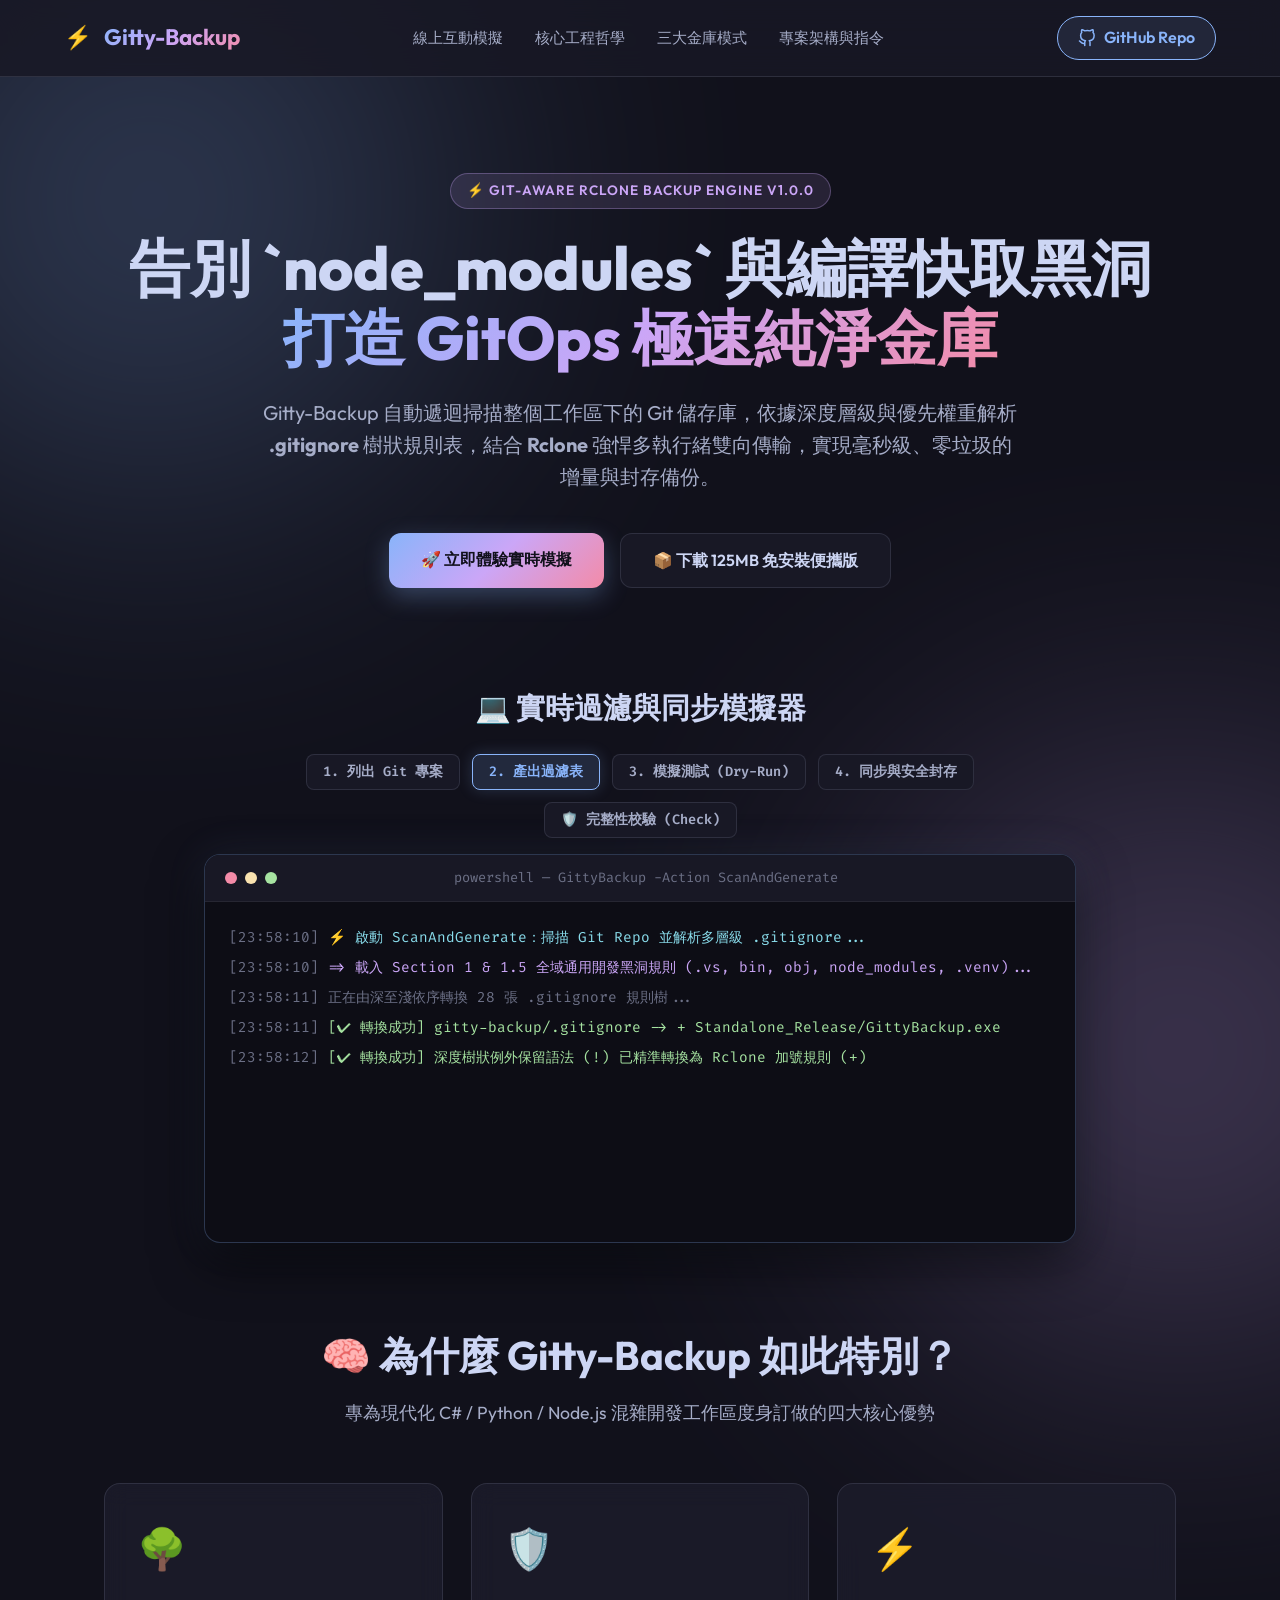
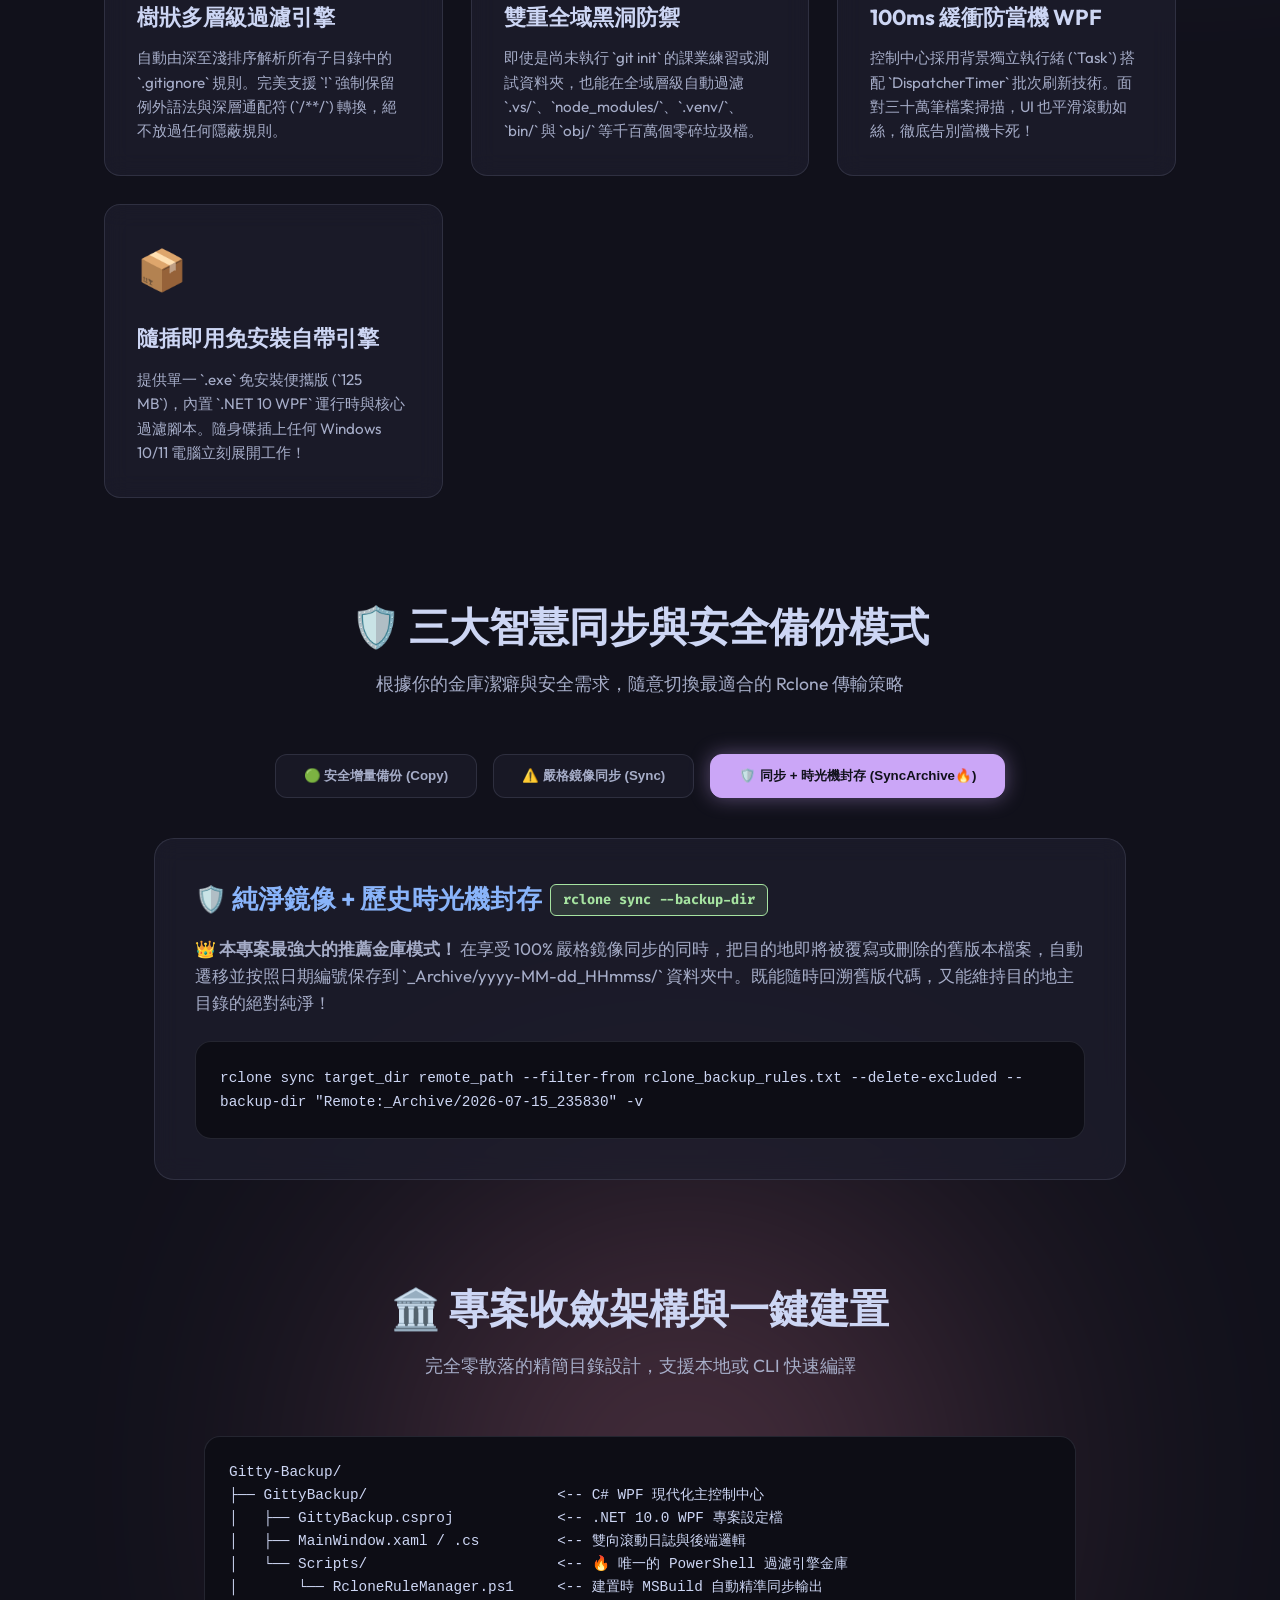
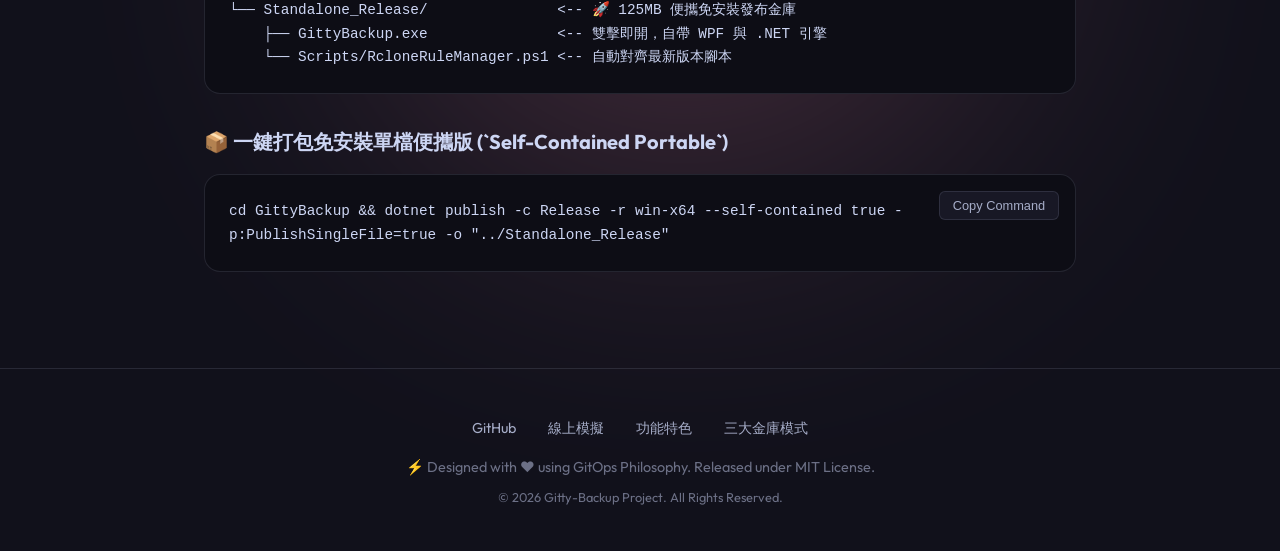
==== index.html @ f1a09ac5 "Feat: 建立絕美 Cyber-Dark Glassmorphism 互動式 GitHub Pages 官方展示網站 (包含實時過濾模擬器與模式切換)" ====
<!DOCTYPE html>
<html lang="zh-TW">
<head>
  <meta charset="UTF-8">
  <meta name="viewport" content="width=device-width, initial-scale=1.0">
  <title>⚡ Gitty-Backup —— 智能 Git 過濾與 Rclone 備份助理</title>
  <meta name="description" content="結合 GitOps 哲學與 .gitignore 樹狀過濾的極速，打造零垃圾、零漏網的 Rclone 增量備份金庫">
  <!-- Google Fonts -->
  <link rel="preconnect" href="https://fonts.googleapis.com">
  <link rel="preconnect" href="https://fonts.gstatic.com" crossorigin>
  <link href="https://fonts.googleapis.com/css2?family=Fira+Code:wght@400;500;600&family=Outfit:wght@400;500;600;700;800&family=Inter:wght@400;500;600&display=swap" rel="stylesheet">
  <!-- Custom CSS -->
  <link rel="stylesheet" href="style.css">
</head>
<body>

  <!-- Ambient Glows -->
  <div class="bg-glow glow-top-left"></div>
  <div class="bg-glow glow-top-right"></div>
  <div class="bg-glow glow-bottom"></div>

  <!-- Navigation Bar -->
  <nav class="navbar">
    <a href="#" class="nav-brand">
      ⚡ <span>Gitty-Backup</span>
    </a>
    <ul class="nav-links">
      <li><a href="#demo">線上互動模擬</a></li>
      <li><a href="#features">核心工程哲學</a></li>
      <li><a href="#modes">三大金庫模式</a></li>
      <li><a href="#architecture">專案架構與指令</a></li>
    </ul>
    <a href="https://github.com/achawang" target="_blank" class="btn-github">
      <svg width="18" height="18" viewBox="0 0 24 24" fill="none" stroke="currentColor" stroke-width="2" stroke-linecap="round" stroke-linejoin="round"><path d="M9 19c-5 1.5-5-2.5-7-3m14 6v-3.87a3.37 3.37 0 0 0-.94-2.61c3.14-.35 6.44-1.54 6.44-7A5.44 5.44 0 0 0 20 4.77 5.07 5.07 0 0 0 19.91 1S18.73.65 16 2.48a13.38 13.38 0 0 0-7 0C6.27.65 5.09 1 5.09 1A5.07 5.07 0 0 0 5 4.77a5.44 5.44 0 0 0-1.5 3.78c0 5.42 3.3 6.61 6.44 7A3.37 3.37 0 0 0 9 18.13V22"></path></svg>
      GitHub Repo
    </a>
  </nav>

  <!-- Hero Section -->
  <header class="hero">
    <div class="hero-badge">⚡ Git-Aware Rclone Backup Engine v1.0.0</div>
    <h1>
      告別 `node_modules` 與編譯快取黑洞<br>
      <span class="gradient-text">打造 GitOps 極速純淨金庫</span>
    </h1>
    <p>
      Gitty-Backup 自動遞迴掃描整個工作區下的 Git 儲存庫，依據深度層級與優先權重解析 <b>.gitignore</b> 樹狀規則表，結合 <b>Rclone</b> 強悍多執行緒雙向傳輸，實現毫秒級、零垃圾的增量與封存備份。
    </p>
    <div class="hero-actions">
      <a href="#demo" class="btn-primary">🚀 立即體驗實時模擬</a>
      <a href="#architecture" class="btn-secondary">📦 下載 125MB 免安裝便攜版</a>
    </div>
  </header>

  <!-- Interactive Terminal Section -->
  <section id="demo" class="terminal-section">
    <h2 class="terminal-header-title">💻 實時過濾與同步模擬器</h2>
    <div class="terminal-controls">
      <button class="term-btn" data-action="ListRepos">1. 列出 Git 專案</button>
      <button class="term-btn active" data-action="ScanAndGenerate">2. 產出過濾表</button>
      <button class="term-btn" data-action="DryRun">3. 模擬測試 (Dry-Run)</button>
      <button class="term-btn" data-action="SyncArchive">4. 同步與安全封存</button>
      <button class="term-btn" data-action="Check">🛡️ 完整性校驗 (Check)</button>
    </div>
    <div class="terminal-window">
      <div class="terminal-topbar">
        <div class="terminal-dots">
          <div class="dot dot-red"></div>
          <div class="dot dot-yellow"></div>
          <div class="dot dot-green"></div>
        </div>
        <div class="terminal-title">powershell — GittyBackup -Action <span id="termActionDisplay">ScanAndGenerate</span></div>
        <div style="width: 40px;"></div>
      </div>
      <div id="terminalBody" class="terminal-body">
        <!-- JS injected interactive logs -->
      </div>
    </div>
  </section>

  <!-- Features Grid -->
  <section id="features" class="features-section">
    <div class="section-header">
      <h2>🧠 為什麼 Gitty-Backup 如此特別？</h2>
      <p>專為現代化 C# / Python / Node.js 混雜開發工作區度身訂做的四大核心優勢</p>
    </div>
    <div class="features-grid">
      <div class="feature-card">
        <div class="feature-icon">🌳</div>
        <h3>樹狀多層級過濾引擎</h3>
        <p>自動由深至淺排序解析所有子目錄中的 `.gitignore` 規則。完美支援 `!` 強制保留例外語法與深層通配符 (`/**/`) 轉換，絕不放過任何隱蔽規則。</p>
      </div>
      <div class="feature-card">
        <div class="feature-icon">🛡️</div>
        <h3>雙重全域黑洞防禦</h3>
        <p>即使是尚未執行 `git init` 的課業練習或測試資料夾，也能在全域層級自動過濾 `.vs/`、`node_modules/`、`.venv/`、`bin/` 與 `obj/` 等千百萬個零碎垃圾檔。</p>
      </div>
      <div class="feature-card">
        <div class="feature-icon">⚡</div>
        <h3>100ms 緩衝防當機 WPF</h3>
        <p>控制中心採用背景獨立執行緒 (`Task`) 搭配 `DispatcherTimer` 批次刷新技術。面對三十萬筆檔案掃描，UI 也平滑滾動如絲，徹底告別當機卡死！</p>
      </div>
      <div class="feature-card">
        <div class="feature-icon">📦</div>
        <h3>隨插即用免安裝自帶引擎</h3>
        <p>提供單一 `.exe` 免安裝便攜版 (`125 MB`)，內置 `.NET 10 WPF` 運行時與核心過濾腳本。隨身碟插上任何 Windows 10/11 電腦立刻展開工作！</p>
      </div>
    </div>
  </section>

  <!-- Sync Modes Section -->
  <section id="modes" class="modes-section">
    <div class="section-header">
      <h2>🛡️ 三大智慧同步與安全備份模式</h2>
      <p>根據你的金庫潔癖與安全需求，隨意切換最適合的 Rclone 傳輸策略</p>
    </div>
    <div class="modes-tabs">
      <button class="mode-tab" data-tab="paneCopy">🟢 安全增量備份 (Copy)</button>
      <button class="mode-tab" data-tab="paneSync">⚠️ 嚴格鏡像同步 (Sync)</button>
      <button class="mode-tab active" data-tab="paneSyncArchive">🛡️ 同步 + 時光機封存 (SyncArchive🔥)</button>
    </div>
    <div class="mode-content-card">
      <div id="paneCopy" class="mode-pane">
        <h3>🟢 增量複製模式 <span class="mode-tag">rclone copy</span></h3>
        <p><b>最保守與放心的安全模式！</b> 只會將來源端新增或有修改的檔案複製到目的地硬碟。如果目的地原本就存在某些舊檔案，即使你在來源端把它刪除了，目的地硬碟也<b>絕對不會刪除任何舊檔</b>。</p>
        <div class="code-box" style="margin-top: 1rem;">
          <code>rclone copy target_dir remote_path --filter-from rclone_backup_rules.txt -v --stats 2s</code>
        </div>
      </div>
      <div id="paneSync" class="mode-pane">
        <h3>⚠️ 嚴格鏡像模式 <span class="mode-tag">rclone sync --delete-excluded</span></h3>
        <p><b>極致潔癖與強迫症專屬！</b> 確保目的地硬碟與你現在過濾後的專案結構 100% 鏡像吻合。如果你刪除了檔案，或新加入了 `.gitignore` 規則（如排除 `.vs`），目的地硬碟裡對應的舊檔案也將被乾脆清除！</p>
        <div class="code-box" style="margin-top: 1rem;">
          <code>rclone sync target_dir remote_path --filter-from rclone_backup_rules.txt --delete-excluded -v</code>
        </div>
      </div>
      <div id="paneSyncArchive" class="mode-pane active">
        <h3>🛡️ 純淨鏡像 + 歷史時光機封存 <span class="mode-tag">rclone sync --backup-dir</span></h3>
        <p><b>👑 本專案最強大的推薦金庫模式！</b> 在享受 100% 嚴格鏡像同步的同時，把目的地即將被覆寫或刪除的舊版本檔案，自動遷移並按照日期編號保存到 `_Archive/yyyy-MM-dd_HHmmss/` 資料夾中。既能隨時回溯舊版代碼，又能維持目的地主目錄的絕對純淨！</p>
        <div class="code-box" style="margin-top: 1rem;">
          <code>rclone sync target_dir remote_path --filter-from rclone_backup_rules.txt --delete-excluded --backup-dir "Remote:_Archive/2026-07-15_235830" -v</code>
        </div>
      </div>
    </div>
  </section>

  <!-- Architecture & Build Section -->
  <section id="architecture" class="code-section">
    <div class="section-header">
      <h2>🏛️ 專案收斂架構與一鍵建置</h2>
      <p>完全零散落的精簡目錄設計，支援本地或 CLI 快速編譯</p>
    </div>
    <div class="code-box" style="margin-bottom: 2rem;">
      <pre style="color: #cdd6f4;">
Gitty-Backup/
├── GittyBackup/                      &lt;-- C# WPF 現代化主控制中心
│   ├── GittyBackup.csproj            &lt;-- .NET 10.0 WPF 專案設定檔
│   ├── MainWindow.xaml / .cs         &lt;-- 雙向滾動日誌與後端邏輯
│   └── Scripts/                      &lt;-- 🔥 唯一的 PowerShell 過濾引擎金庫
│       └── RcloneRuleManager.ps1     &lt;-- 建置時 MSBuild 自動精準同步輸出
└── Standalone_Release/               &lt;-- 🚀 125MB 便攜免安裝發布金庫
    ├── GittyBackup.exe               &lt;-- 雙擊即開，自帶 WPF 與 .NET 引擎
    └── Scripts/RcloneRuleManager.ps1 &lt;-- 自動對齊最新版本腳本</pre>
    </div>

    <h3 style="margin-bottom: 1rem; font-size: 1.25rem;">📦 一鍵打包免安裝單檔便攜版 (`Self-Contained Portable`)</h3>
    <div class="code-box">
      <button class="copy-btn" data-copy="codePublish">Copy Command</button>
      <code id="codePublish">cd GittyBackup && dotnet publish -c Release -r win-x64 --self-contained true -p:PublishSingleFile=true -o "../Standalone_Release"</code>
    </div>
  </section>

  <!-- Footer -->
  <footer class="footer">
    <div class="footer-links">
      <a href="https://github.com/achawang" target="_blank">GitHub</a>
      <a href="#demo">線上模擬</a>
      <a href="#features">功能特色</a>
      <a href="#modes">三大金庫模式</a>
    </div>
    <p>⚡ Designed with ❤️ using GitOps Philosophy. Released under MIT License.</p>
    <p style="margin-top: 0.5rem; font-size: 0.8rem;">© 2026 Gitty-Backup Project. All Rights Reserved.</p>
  </footer>

  <!-- Custom JS -->
  <script src="app.js"></script>
</body>
</html>
---- style.css ----
/* ==========================================================================
   Gitty-Backup GitHub Pages Showcase - Cyber-Dark Glassmorphism Design System
   ========================================================================== */

:root {
  --bg-main: #11111b;
  --bg-surface: #181825;
  --bg-card: rgba(30, 30, 46, 0.7);
  --bg-glass: rgba(24, 24, 37, 0.85);
  --border-color: rgba(205, 214, 244, 0.12);
  --border-highlight: rgba(137, 180, 250, 0.4);
  
  --text-primary: #cdd6f4;
  --text-secondary: #a6adc8;
  --text-muted: #6c7086;
  
  --accent-blue: #89b4fa;
  --accent-purple: #cba6f7;
  --accent-cyan: #89dceb;
  --accent-green: #a6e3a1;
  --accent-yellow: #f9e2af;
  --accent-red: #f38ba8;
  
  --gradient-main: linear-gradient(135deg, #89b4fa 0%, #cba6f7 50%, #f38ba8 100%);
  --gradient-card: linear-gradient(180deg, rgba(49, 50, 68, 0.5) 0%, rgba(24, 24, 37, 0.8) 100%);
  --shadow-glow: 0 0 30px rgba(137, 180, 250, 0.15);
  --shadow-card: 0 10px 30px rgba(0, 0, 0, 0.4);
  
  --font-main: 'Outfit', 'Inter', -apple-system, BlinkMacSystemFont, 'Segoe UI', Roboto, sans-serif;
  --font-code: 'Fira Code', 'Consolas', 'Courier New', monospace;
}

* {
  box-sizing: border-box;
  margin: 0;
  padding: 0;
}

body {
  background-color: var(--bg-main);
  color: var(--text-primary);
  font-family: var(--font-main);
  line-height: 1.6;
  overflow-x: hidden;
  position: relative;
}

/* Background Ambient Glows */
.bg-glow {
  position: absolute;
  width: 600px;
  height: 600px;
  border-radius: 50%;
  filter: blur(140px);
  z-index: -1;
  opacity: 0.25;
  pointer-events: none;
}

.glow-top-left {
  top: -100px;
  left: -150px;
  background: var(--accent-blue);
}

.glow-top-right {
  top: 20%;
  right: -200px;
  background: var(--accent-purple);
}

.glow-bottom {
  bottom: 10%;
  left: 30%;
  background: var(--accent-red);
}

/* Navbar */
.navbar {
  position: sticky;
  top: 0;
  z-index: 1000;
  background: var(--bg-glass);
  backdrop-filter: blur(16px);
  -webkit-backdrop-filter: blur(16px);
  border-bottom: 1px solid var(--border-color);
  padding: 1rem 5%;
  display: flex;
  justify-content: space-between;
  align-items: center;
}

.nav-brand {
  display: flex;
  align-items: center;
  gap: 0.75rem;
  font-size: 1.4rem;
  font-weight: 700;
  color: var(--text-primary);
  text-decoration: none;
}

.nav-brand span {
  background: var(--gradient-main);
  -webkit-background-clip: text;
  -webkit-text-fill-color: transparent;
}

.nav-links {
  display: flex;
  gap: 2rem;
  list-style: none;
  align-items: center;
}

.nav-links a {
  color: var(--text-secondary);
  text-decoration: none;
  font-weight: 500;
  font-size: 0.95rem;
  transition: color 0.25s ease;
}

.nav-links a:hover {
  color: var(--accent-blue);
}

.btn-github {
  background: rgba(137, 180, 250, 0.1);
  border: 1px solid var(--accent-blue);
  color: var(--accent-blue);
  padding: 0.5rem 1.25rem;
  border-radius: 99px;
  font-weight: 600;
  text-decoration: none;
  transition: all 0.3s ease;
  display: flex;
  align-items: center;
  gap: 0.5rem;
}

.btn-github:hover {
  background: var(--accent-blue);
  color: var(--bg-main);
  box-shadow: 0 0 20px rgba(137, 180, 250, 0.4);
}

/* Hero Section */
.hero {
  padding: 6rem 5% 4rem;
  max-width: 1200px;
  margin: 0 auto;
  text-align: center;
}

.hero-badge {
  display: inline-flex;
  align-items: center;
  gap: 0.5rem;
  background: rgba(203, 166, 247, 0.12);
  border: 1px solid rgba(203, 166, 247, 0.3);
  color: var(--accent-purple);
  padding: 0.4rem 1rem;
  border-radius: 99px;
  font-size: 0.85rem;
  font-weight: 600;
  margin-bottom: 1.5rem;
  text-transform: uppercase;
  letter-spacing: 1px;
}

.hero h1 {
  font-size: 3.8rem;
  font-weight: 800;
  line-height: 1.15;
  margin-bottom: 1.5rem;
}

.hero h1 .gradient-text {
  background: var(--gradient-main);
  -webkit-background-clip: text;
  -webkit-text-fill-color: transparent;
}

.hero p {
  font-size: 1.25rem;
  color: var(--text-secondary);
  max-width: 760px;
  margin: 0 auto 2.5rem;
}

.hero-actions {
  display: flex;
  gap: 1rem;
  justify-content: center;
  flex-wrap: wrap;
}

.btn-primary {
  background: var(--gradient-main);
  color: #11111b;
  font-weight: 700;
  padding: 0.85rem 2rem;
  border-radius: 12px;
  text-decoration: none;
  transition: transform 0.25s ease, box-shadow 0.25s ease;
  border: none;
  cursor: pointer;
  box-shadow: 0 8px 25px rgba(137, 180, 250, 0.3);
}

.btn-primary:hover {
  transform: translateY(-3px);
  box-shadow: 0 12px 30px rgba(137, 180, 250, 0.5);
}

.btn-secondary {
  background: var(--bg-surface);
  color: var(--text-primary);
  border: 1px solid var(--border-color);
  font-weight: 600;
  padding: 0.85rem 2rem;
  border-radius: 12px;
  text-decoration: none;
  transition: all 0.25s ease;
}

.btn-secondary:hover {
  border-color: var(--accent-purple);
  background: rgba(203, 166, 247, 0.08);
}

/* Interactive Terminal Section */
.terminal-section {
  max-width: 1000px;
  margin: 2rem auto 5rem;
  padding: 0 5%;
}

.terminal-header-title {
  text-align: center;
  font-size: 1.8rem;
  font-weight: 700;
  margin-bottom: 1.5rem;
  color: var(--text-primary);
}

.terminal-controls {
  display: flex;
  gap: 0.75rem;
  justify-content: center;
  flex-wrap: wrap;
  margin-bottom: 1rem;
}

.term-btn {
  background: var(--bg-surface);
  border: 1px solid var(--border-color);
  color: var(--text-secondary);
  padding: 0.5rem 1rem;
  border-radius: 8px;
  font-family: var(--font-code);
  font-size: 0.85rem;
  font-weight: 600;
  cursor: pointer;
  transition: all 0.2s ease;
}

.term-btn:hover, .term-btn.active {
  background: rgba(137, 180, 250, 0.15);
  border-color: var(--accent-blue);
  color: var(--accent-blue);
  box-shadow: 0 0 15px rgba(137, 180, 250, 0.2);
}

.terminal-window {
  background: #0d0d15;
  border: 1px solid rgba(137, 180, 250, 0.25);
  border-radius: 16px;
  overflow: hidden;
  box-shadow: 0 20px 50px rgba(0, 0, 0, 0.6), 0 0 40px rgba(137, 180, 250, 0.1);
}

.terminal-topbar {
  background: #181825;
  padding: 0.75rem 1.25rem;
  display: flex;
  align-items: center;
  justify-content: space-between;
  border-bottom: 1px solid rgba(255, 255, 255, 0.06);
}

.terminal-dots {
  display: flex;
  gap: 8px;
}

.dot {
  width: 12px;
  height: 12px;
  border-radius: 50%;
}

.dot-red { background: #f38ba8; }
.dot-yellow { background: #f9e2af; }
.dot-green { background: #a6e3a1; }

.terminal-title {
  font-family: var(--font-code);
  font-size: 0.85rem;
  color: var(--text-muted);
}

.terminal-body {
  padding: 1.5rem;
  font-family: var(--font-code);
  font-size: 0.9rem;
  height: 340px;
  overflow-y: auto;
  line-height: 1.7;
  color: #a6e3a1;
}

.term-line {
  margin-bottom: 0.35rem;
  opacity: 0;
  animation: fadeIn 0.3s forwards;
}

.log-time { color: var(--text-muted); }
.log-cyan { color: var(--accent-cyan); }
.log-yellow { color: var(--accent-yellow); }
.log-green { color: var(--accent-green); }
.log-purple { color: var(--accent-purple); }
.log-red { color: var(--accent-red); }

@keyframes fadeIn {
  to { opacity: 1; }
}

/* Features Grid */
.features-section {
  max-width: 1200px;
  margin: 4rem auto;
  padding: 0 5%;
}

.section-header {
  text-align: center;
  margin-bottom: 3.5rem;
}

.section-header h2 {
  font-size: 2.5rem;
  font-weight: 700;
  margin-bottom: 0.75rem;
}

.section-header p {
  color: var(--text-secondary);
  font-size: 1.1rem;
}

.features-grid {
  display: grid;
  grid-template-columns: repeat(auto-fit, minmax(280px, 1fr));
  gap: 1.75rem;
}

.feature-card {
  background: var(--bg-card);
  border: 1px solid var(--border-color);
  padding: 2rem;
  border-radius: 16px;
  backdrop-filter: blur(12px);
  transition: all 0.3s ease;
  position: relative;
  overflow: hidden;
}

.feature-card::before {
  content: '';
  position: absolute;
  top: 0;
  left: 0;
  width: 100%;
  height: 3px;
  background: var(--gradient-main);
  opacity: 0;
  transition: opacity 0.3s ease;
}

.feature-card:hover {
  transform: translateY(-6px);
  border-color: var(--border-highlight);
  box-shadow: var(--shadow-glow);
}

.feature-card:hover::before {
  opacity: 1;
}

.feature-icon {
  font-size: 2.5rem;
  margin-bottom: 1.25rem;
  display: inline-block;
}

.feature-card h3 {
  font-size: 1.35rem;
  font-weight: 700;
  margin-bottom: 0.75rem;
  color: var(--text-primary);
}

.feature-card p {
  color: var(--text-secondary);
  font-size: 0.95rem;
  line-height: 1.6;
}

/* Sync Modes Comparison */
.modes-section {
  max-width: 1100px;
  margin: 6rem auto;
  padding: 0 5%;
}

.modes-tabs {
  display: flex;
  justify-content: center;
  gap: 1rem;
  margin-bottom: 2.5rem;
  flex-wrap: wrap;
}

.mode-tab {
  background: var(--bg-surface);
  border: 1px solid var(--border-color);
  color: var(--text-secondary);
  padding: 0.75rem 1.75rem;
  border-radius: 12px;
  font-weight: 600;
  cursor: pointer;
  transition: all 0.25s ease;
}

.mode-tab.active, .mode-tab:hover {
  background: var(--accent-purple);
  color: #11111b;
  border-color: var(--accent-purple);
  box-shadow: 0 0 20px rgba(203, 166, 247, 0.4);
}

.mode-content-card {
  background: var(--bg-card);
  border: 1px solid var(--border-color);
  border-radius: 20px;
  padding: 2.5rem;
  backdrop-filter: blur(12px);
  min-height: 220px;
}

.mode-pane {
  display: none;
}

.mode-pane.active {
  display: block;
  animation: fadeIn 0.4s ease;
}

.mode-pane h3 {
  font-size: 1.6rem;
  margin-bottom: 1rem;
  color: var(--accent-blue);
  display: flex;
  align-items: center;
  gap: 0.5rem;
}

.mode-pane p {
  font-size: 1.05rem;
  color: var(--text-secondary);
  margin-bottom: 1.5rem;
}

.mode-tag {
  display: inline-block;
  background: rgba(166, 227, 161, 0.15);
  color: var(--accent-green);
  border: 1px solid var(--accent-green);
  padding: 0.25rem 0.75rem;
  border-radius: 6px;
  font-family: var(--font-code);
  font-size: 0.85rem;
  margin-right: 0.5rem;
}

/* Architecture & Commands */
.code-section {
  max-width: 1000px;
  margin: 5rem auto;
  padding: 0 5%;
}

.code-box {
  background: #0d0d15;
  border: 1px solid var(--border-color);
  border-radius: 16px;
  padding: 1.5rem;
  font-family: var(--font-code);
  font-size: 0.9rem;
  overflow-x: auto;
  position: relative;
}

.copy-btn {
  position: absolute;
  top: 1rem;
  right: 1rem;
  background: var(--bg-surface);
  border: 1px solid var(--border-color);
  color: var(--text-secondary);
  padding: 0.4rem 0.8rem;
  border-radius: 6px;
  font-size: 0.8rem;
  cursor: pointer;
  transition: all 0.2s ease;
}

.copy-btn:hover {
  background: var(--accent-blue);
  color: #11111b;
}

/* Footer */
.footer {
  border-top: 1px solid var(--border-color);
  padding: 3rem 5%;
  text-align: center;
  color: var(--text-muted);
  font-size: 0.9rem;
  margin-top: 6rem;
}

.footer-links {
  display: flex;
  justify-content: center;
  gap: 2rem;
  margin-bottom: 1rem;
}

.footer-links a {
  color: var(--text-secondary);
  text-decoration: none;
  transition: color 0.2s ease;
}

.footer-links a:hover {
  color: var(--accent-blue);
}

/* Responsive */
@media (max-width: 768px) {
  .hero h1 { font-size: 2.5rem; }
  .nav-links { display: none; }
  .terminal-body { height: 280px; font-size: 0.8rem; }
}
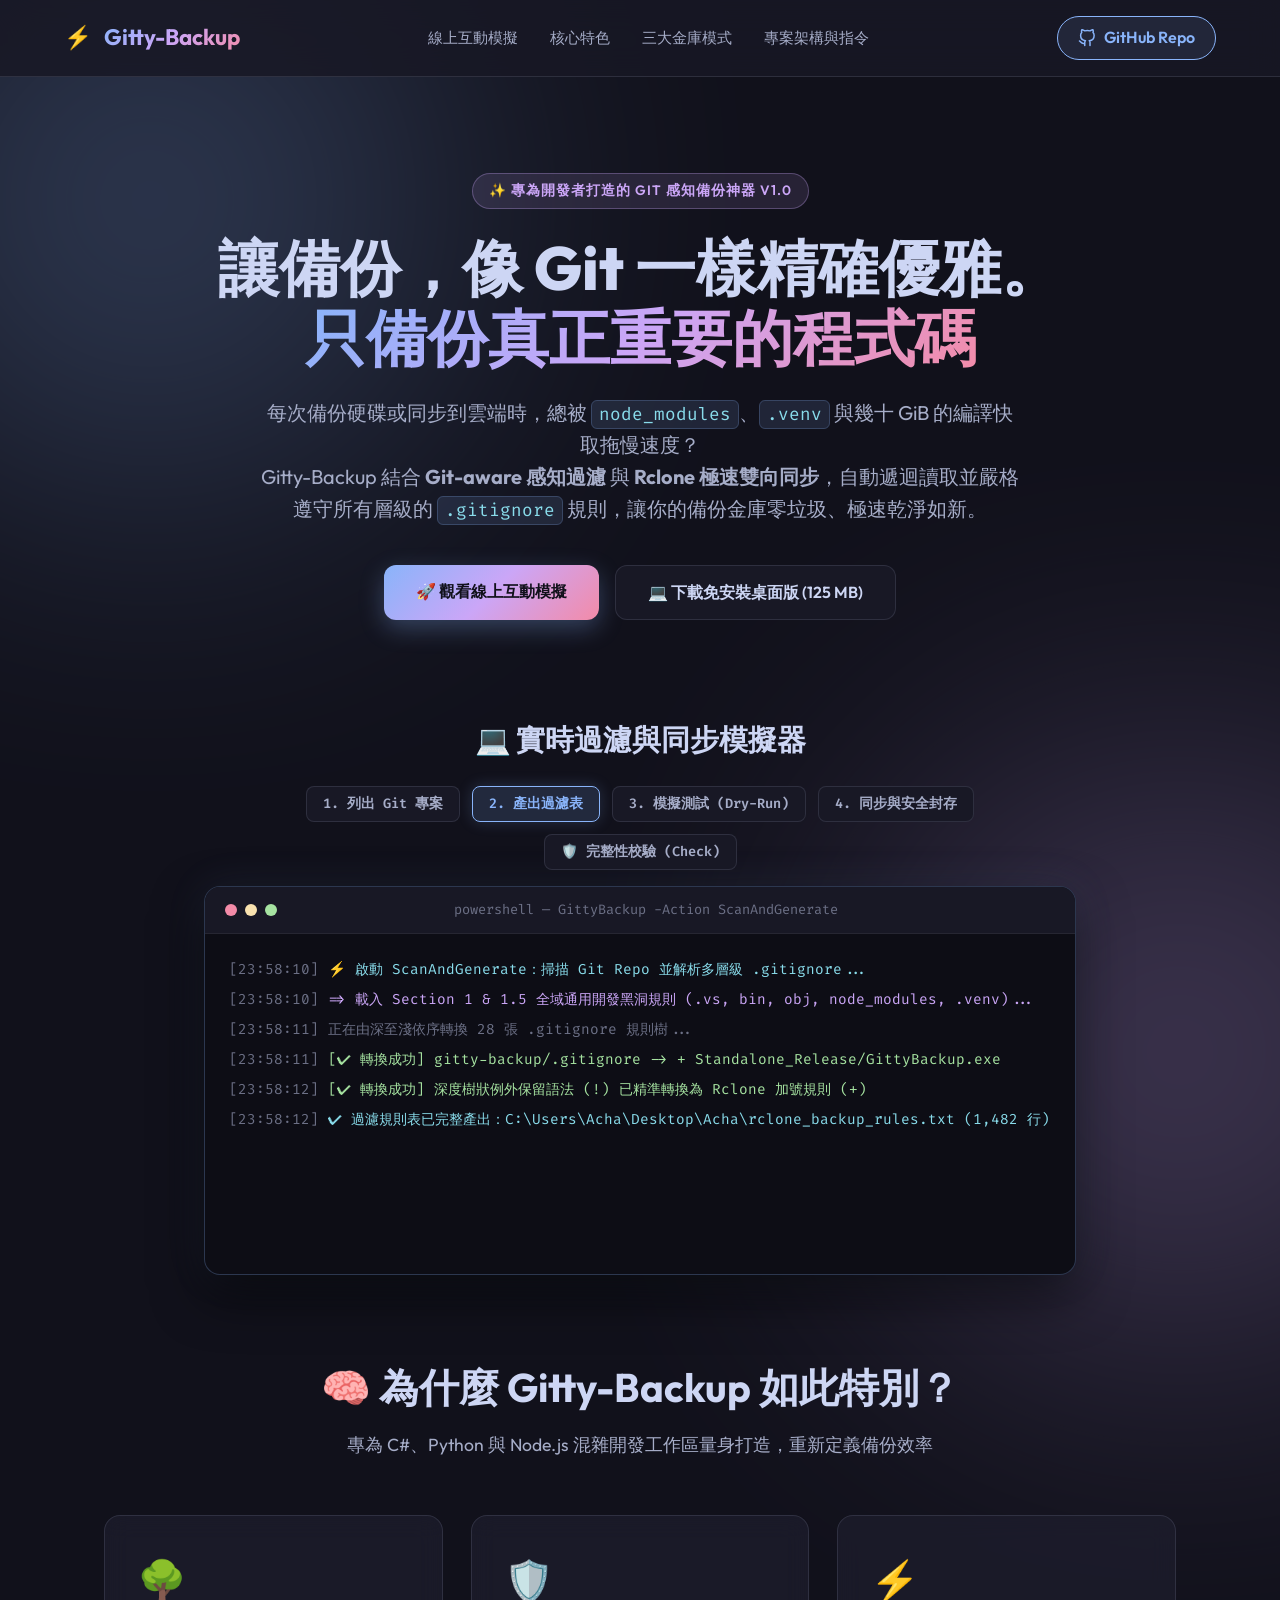
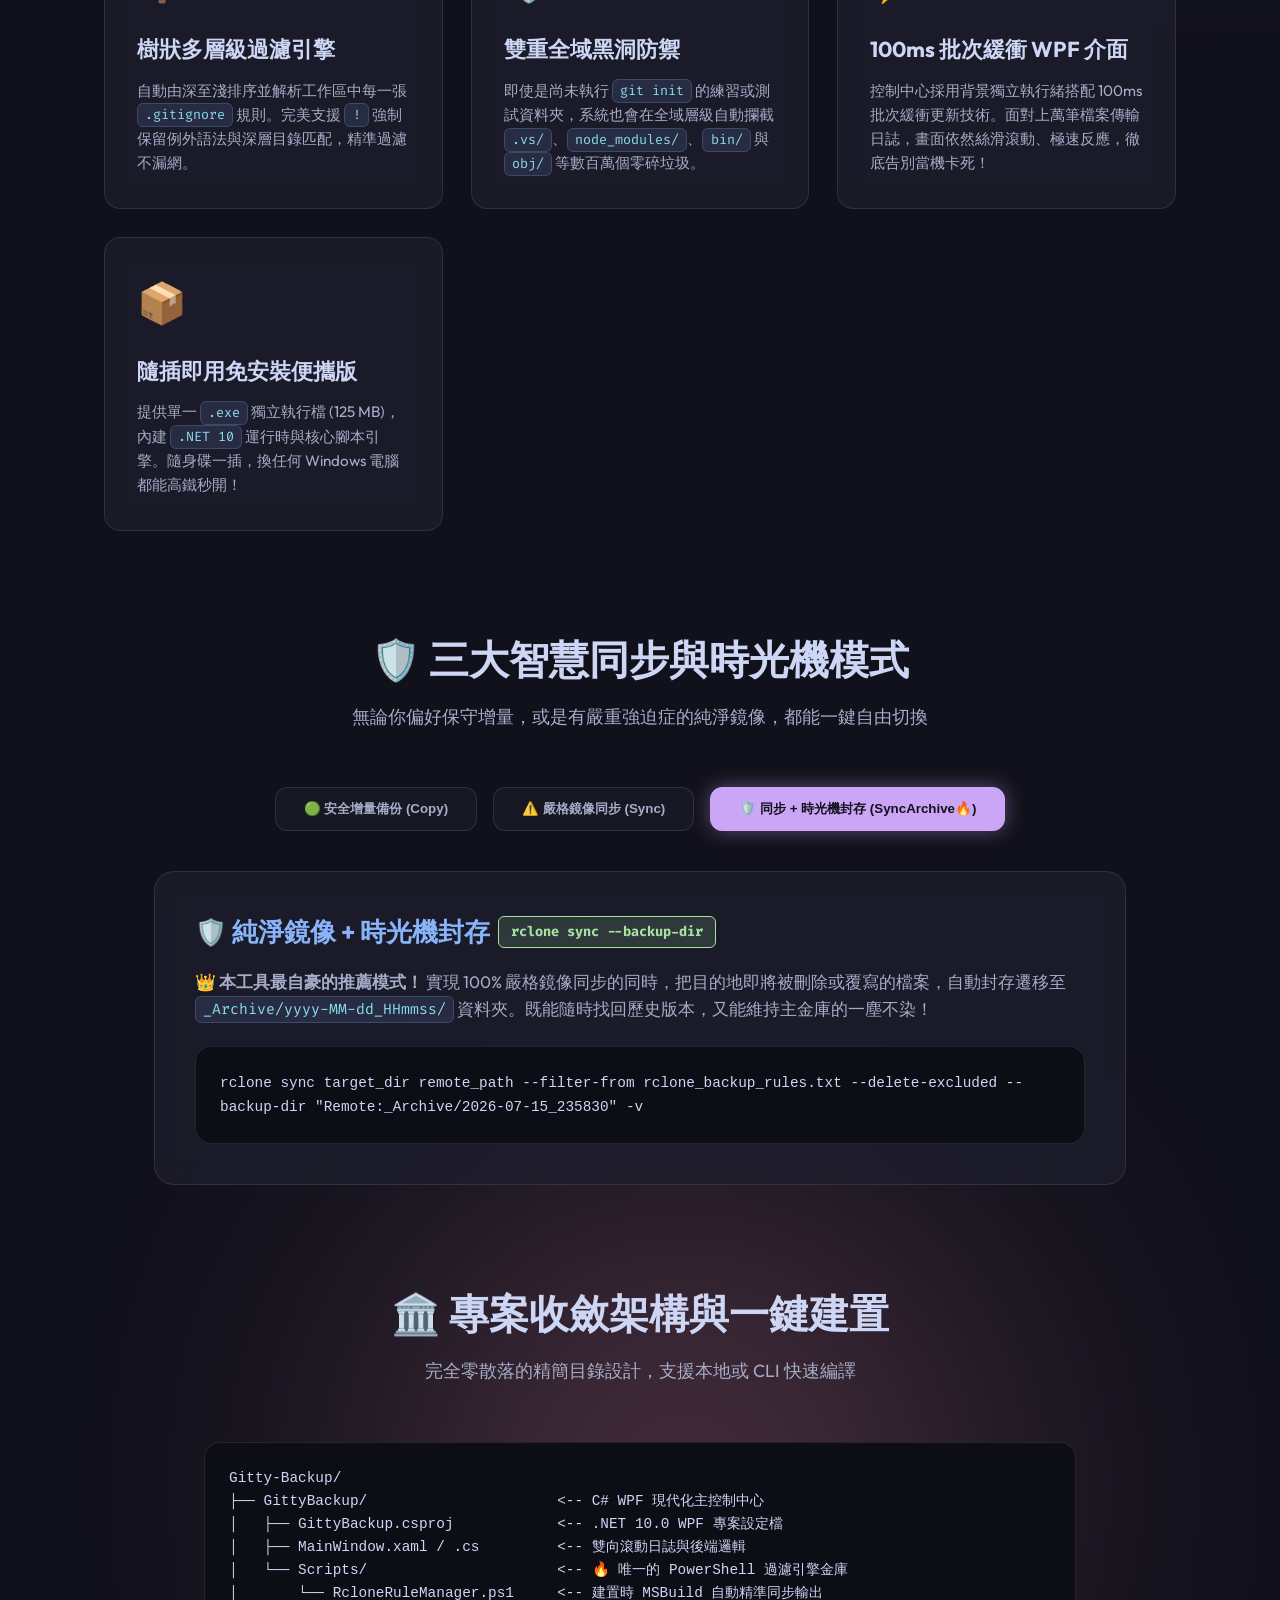
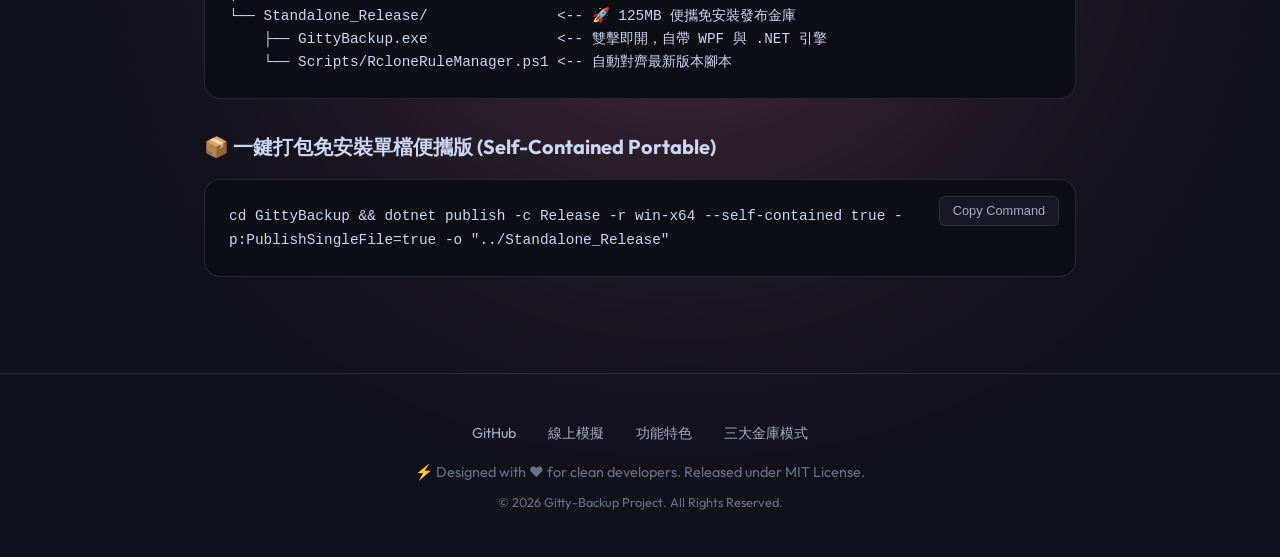
==== commit b6934381: "Refactor: 全面優化官方網站與 README 宣傳文案，移除生硬術語與反斜點，改為極簡優雅開發者語感" ====
--- a/index.html
+++ b/index.html
@@ -3,8 +3,8 @@
 <head>
   <meta charset="UTF-8">
   <meta name="viewport" content="width=device-width, initial-scale=1.0">
-  <title>⚡ Gitty-Backup —— 智能 Git 過濾與 Rclone 備份助理</title>
-  <meta name="description" content="結合 GitOps 哲學與 .gitignore 樹狀過濾的極速，打造零垃圾、零漏網的 Rclone 增量備份金庫">
+  <title>⚡ Gitty-Backup —— 讓備份像 Git 一樣精確優雅</title>
+  <meta name="description" content="自動讀取 .gitignore 的智能 Rclone 備份助理。告別編譯快取黑洞，只備份真正重要的程式碼！">
   <!-- Google Fonts -->
   <link rel="preconnect" href="https://fonts.googleapis.com">
   <link rel="preconnect" href="https://fonts.gstatic.com" crossorigin>
@@ -26,7 +26,7 @@
     </a>
     <ul class="nav-links">
       <li><a href="#demo">線上互動模擬</a></li>
-      <li><a href="#features">核心工程哲學</a></li>
+      <li><a href="#features">核心特色</a></li>
       <li><a href="#modes">三大金庫模式</a></li>
       <li><a href="#architecture">專案架構與指令</a></li>
     </ul>
@@ -38,17 +38,18 @@
 
   <!-- Hero Section -->
   <header class="hero">
-    <div class="hero-badge">⚡ Git-Aware Rclone Backup Engine v1.0.0</div>
+    <div class="hero-badge">✨ 專為開發者打造的 Git 感知備份神器 v1.0</div>
     <h1>
-      告別 `node_modules` 與編譯快取黑洞<br>
-      <span class="gradient-text">打造 GitOps 極速純淨金庫</span>
+      讓備份，像 Git 一樣精確優雅。<br>
+      <span class="gradient-text">只備份真正重要的程式碼</span>
     </h1>
     <p>
-      Gitty-Backup 自動遞迴掃描整個工作區下的 Git 儲存庫，依據深度層級與優先權重解析 <b>.gitignore</b> 樹狀規則表，結合 <b>Rclone</b> 強悍多執行緒雙向傳輸，實現毫秒級、零垃圾的增量與封存備份。
+      每次備份硬碟或同步到雲端時，總被 <code>node_modules</code>、<code>.venv</code> 與幾十 GiB 的編譯快取拖慢速度？<br>
+      Gitty-Backup 結合 <b>Git-aware 感知過濾</b> 與 <b>Rclone 極速雙向同步</b>，自動遞迴讀取並嚴格遵守所有層級的 <code>.gitignore</code> 規則，讓你的備份金庫零垃圾、極速乾淨如新。
     </p>
     <div class="hero-actions">
-      <a href="#demo" class="btn-primary">🚀 立即體驗實時模擬</a>
-      <a href="#architecture" class="btn-secondary">📦 下載 125MB 免安裝便攜版</a>
+      <a href="#demo" class="btn-primary">🚀 觀看線上互動模擬</a>
+      <a href="#architecture" class="btn-secondary">💻 下載免安裝桌面版 (125 MB)</a>
     </div>
   </header>
 
@@ -82,28 +83,28 @@
   <section id="features" class="features-section">
     <div class="section-header">
       <h2>🧠 為什麼 Gitty-Backup 如此特別？</h2>
-      <p>專為現代化 C# / Python / Node.js 混雜開發工作區度身訂做的四大核心優勢</p>
+      <p>專為 C#、Python 與 Node.js 混雜開發工作區量身打造，重新定義備份效率</p>
     </div>
     <div class="features-grid">
       <div class="feature-card">
         <div class="feature-icon">🌳</div>
         <h3>樹狀多層級過濾引擎</h3>
-        <p>自動由深至淺排序解析所有子目錄中的 `.gitignore` 規則。完美支援 `!` 強制保留例外語法與深層通配符 (`/**/`) 轉換，絕不放過任何隱蔽規則。</p>
+        <p>自動由深至淺排序並解析工作區中每一張 <code>.gitignore</code> 規則。完美支援 <code>!</code> 強制保留例外語法與深層目錄匹配，精準過濾不漏網。</p>
       </div>
       <div class="feature-card">
         <div class="feature-icon">🛡️</div>
         <h3>雙重全域黑洞防禦</h3>
-        <p>即使是尚未執行 `git init` 的課業練習或測試資料夾，也能在全域層級自動過濾 `.vs/`、`node_modules/`、`.venv/`、`bin/` 與 `obj/` 等千百萬個零碎垃圾檔。</p>
+        <p>即使是尚未執行 <code>git init</code> 的練習或測試資料夾，系統也會在全域層級自動攔截 <code>.vs/</code>、<code>node_modules/</code>、<code>bin/</code> 與 <code>obj/</code> 等數百萬個零碎垃圾。</p>
       </div>
       <div class="feature-card">
         <div class="feature-icon">⚡</div>
-        <h3>100ms 緩衝防當機 WPF</h3>
-        <p>控制中心採用背景獨立執行緒 (`Task`) 搭配 `DispatcherTimer` 批次刷新技術。面對三十萬筆檔案掃描，UI 也平滑滾動如絲，徹底告別當機卡死！</p>
+        <h3>100ms 批次緩衝 WPF 介面</h3>
+        <p>控制中心採用背景獨立執行緒搭配 100ms 批次緩衝更新技術。面對上萬筆檔案傳輸日誌，畫面依然絲滑滾動、極速反應，徹底告別當機卡死！</p>
       </div>
       <div class="feature-card">
         <div class="feature-icon">📦</div>
-        <h3>隨插即用免安裝自帶引擎</h3>
-        <p>提供單一 `.exe` 免安裝便攜版 (`125 MB`)，內置 `.NET 10 WPF` 運行時與核心過濾腳本。隨身碟插上任何 Windows 10/11 電腦立刻展開工作！</p>
+        <h3>隨插即用免安裝便攜版</h3>
+        <p>提供單一 <code>.exe</code> 獨立執行檔 (125 MB)，內建 <code>.NET 10</code> 運行時與核心腳本引擎。隨身碟一插，換任何 Windows 電腦都能高鐵秒開！</p>
       </div>
     </div>
   </section>
@@ -111,8 +112,8 @@
   <!-- Sync Modes Section -->
   <section id="modes" class="modes-section">
     <div class="section-header">
-      <h2>🛡️ 三大智慧同步與安全備份模式</h2>
-      <p>根據你的金庫潔癖與安全需求，隨意切換最適合的 Rclone 傳輸策略</p>
+      <h2>🛡️ 三大智慧同步與時光機模式</h2>
+      <p>無論你偏好保守增量，或是有嚴重強迫症的純淨鏡像，都能一鍵自由切換</p>
     </div>
     <div class="modes-tabs">
       <button class="mode-tab" data-tab="paneCopy">🟢 安全增量備份 (Copy)</button>
@@ -122,21 +123,21 @@
     <div class="mode-content-card">
       <div id="paneCopy" class="mode-pane">
         <h3>🟢 增量複製模式 <span class="mode-tag">rclone copy</span></h3>
-        <p><b>最保守與放心的安全模式！</b> 只會將來源端新增或有修改的檔案複製到目的地硬碟。如果目的地原本就存在某些舊檔案，即使你在來源端把它刪除了，目的地硬碟也<b>絕對不會刪除任何舊檔</b>。</p>
+        <p><b>最保守放心的安全策略。</b> 僅把新增或修改的原始碼複製到目的地硬碟。如果目的地早已存在舊版或多餘的檔案，系統<b>絕對不會主動刪除任何舊檔</b>。</p>
         <div class="code-box" style="margin-top: 1rem;">
           <code>rclone copy target_dir remote_path --filter-from rclone_backup_rules.txt -v --stats 2s</code>
         </div>
       </div>
       <div id="paneSync" class="mode-pane">
         <h3>⚠️ 嚴格鏡像模式 <span class="mode-tag">rclone sync --delete-excluded</span></h3>
-        <p><b>極致潔癖與強迫症專屬！</b> 確保目的地硬碟與你現在過濾後的專案結構 100% 鏡像吻合。如果你刪除了檔案，或新加入了 `.gitignore` 規則（如排除 `.vs`），目的地硬碟裡對應的舊檔案也將被乾脆清除！</p>
+        <p><b>極致潔癖與強迫症專屬。</b> 確保硬碟金庫與你當前的純淨原始碼 100% 鏡像吻合。若你在來源端刪除了檔案，或新加入了過濾規則，硬碟裡對應的舊檔也會立刻被清除！</p>
         <div class="code-box" style="margin-top: 1rem;">
           <code>rclone sync target_dir remote_path --filter-from rclone_backup_rules.txt --delete-excluded -v</code>
         </div>
       </div>
       <div id="paneSyncArchive" class="mode-pane active">
-        <h3>🛡️ 純淨鏡像 + 歷史時光機封存 <span class="mode-tag">rclone sync --backup-dir</span></h3>
-        <p><b>👑 本專案最強大的推薦金庫模式！</b> 在享受 100% 嚴格鏡像同步的同時，把目的地即將被覆寫或刪除的舊版本檔案，自動遷移並按照日期編號保存到 `_Archive/yyyy-MM-dd_HHmmss/` 資料夾中。既能隨時回溯舊版代碼，又能維持目的地主目錄的絕對純淨！</p>
+        <h3>🛡️ 純淨鏡像 + 時光機封存 <span class="mode-tag">rclone sync --backup-dir</span></h3>
+        <p><b>👑 本工具最自豪的推薦模式！</b> 實現 100% 嚴格鏡像同步的同時，把目的地即將被刪除或覆寫的檔案，自動封存遷移至 <code>_Archive/yyyy-MM-dd_HHmmss/</code> 資料夾。既能隨時找回歷史版本，又能維持主金庫的一塵不染！</p>
         <div class="code-box" style="margin-top: 1rem;">
           <code>rclone sync target_dir remote_path --filter-from rclone_backup_rules.txt --delete-excluded --backup-dir "Remote:_Archive/2026-07-15_235830" -v</code>
         </div>
@@ -163,7 +164,7 @@
     └── Scripts/RcloneRuleManager.ps1 &lt;-- 自動對齊最新版本腳本</pre>
     </div>
 
-    <h3 style="margin-bottom: 1rem; font-size: 1.25rem;">📦 一鍵打包免安裝單檔便攜版 (`Self-Contained Portable`)</h3>
+    <h3 style="margin-bottom: 1rem; font-size: 1.25rem;">📦 一鍵打包免安裝單檔便攜版 (Self-Contained Portable)</h3>
     <div class="code-box">
       <button class="copy-btn" data-copy="codePublish">Copy Command</button>
       <code id="codePublish">cd GittyBackup && dotnet publish -c Release -r win-x64 --self-contained true -p:PublishSingleFile=true -o "../Standalone_Release"</code>
@@ -178,7 +179,7 @@
       <a href="#features">功能特色</a>
       <a href="#modes">三大金庫模式</a>
     </div>
-    <p>⚡ Designed with ❤️ using GitOps Philosophy. Released under MIT License.</p>
+    <p>⚡ Designed with ❤️ for clean developers. Released under MIT License.</p>
     <p style="margin-top: 0.5rem; font-size: 0.8rem;">© 2026 Gitty-Backup Project. All Rights Reserved.</p>
   </footer>
 
--- a/style.css
+++ b/style.css
@@ -45,6 +45,17 @@
   position: relative;
 }
 
+/* Inline Code Chips inside Text */
+p code, h3 code, li code {
+  background: rgba(137, 180, 250, 0.12);
+  color: var(--accent-cyan);
+  padding: 0.15rem 0.45rem;
+  border-radius: 6px;
+  font-family: var(--font-code);
+  font-size: 0.88em;
+  border: 1px solid rgba(137, 180, 250, 0.22);
+}
+
 /* Background Ambient Glows */
 .bg-glow {
   position: absolute;
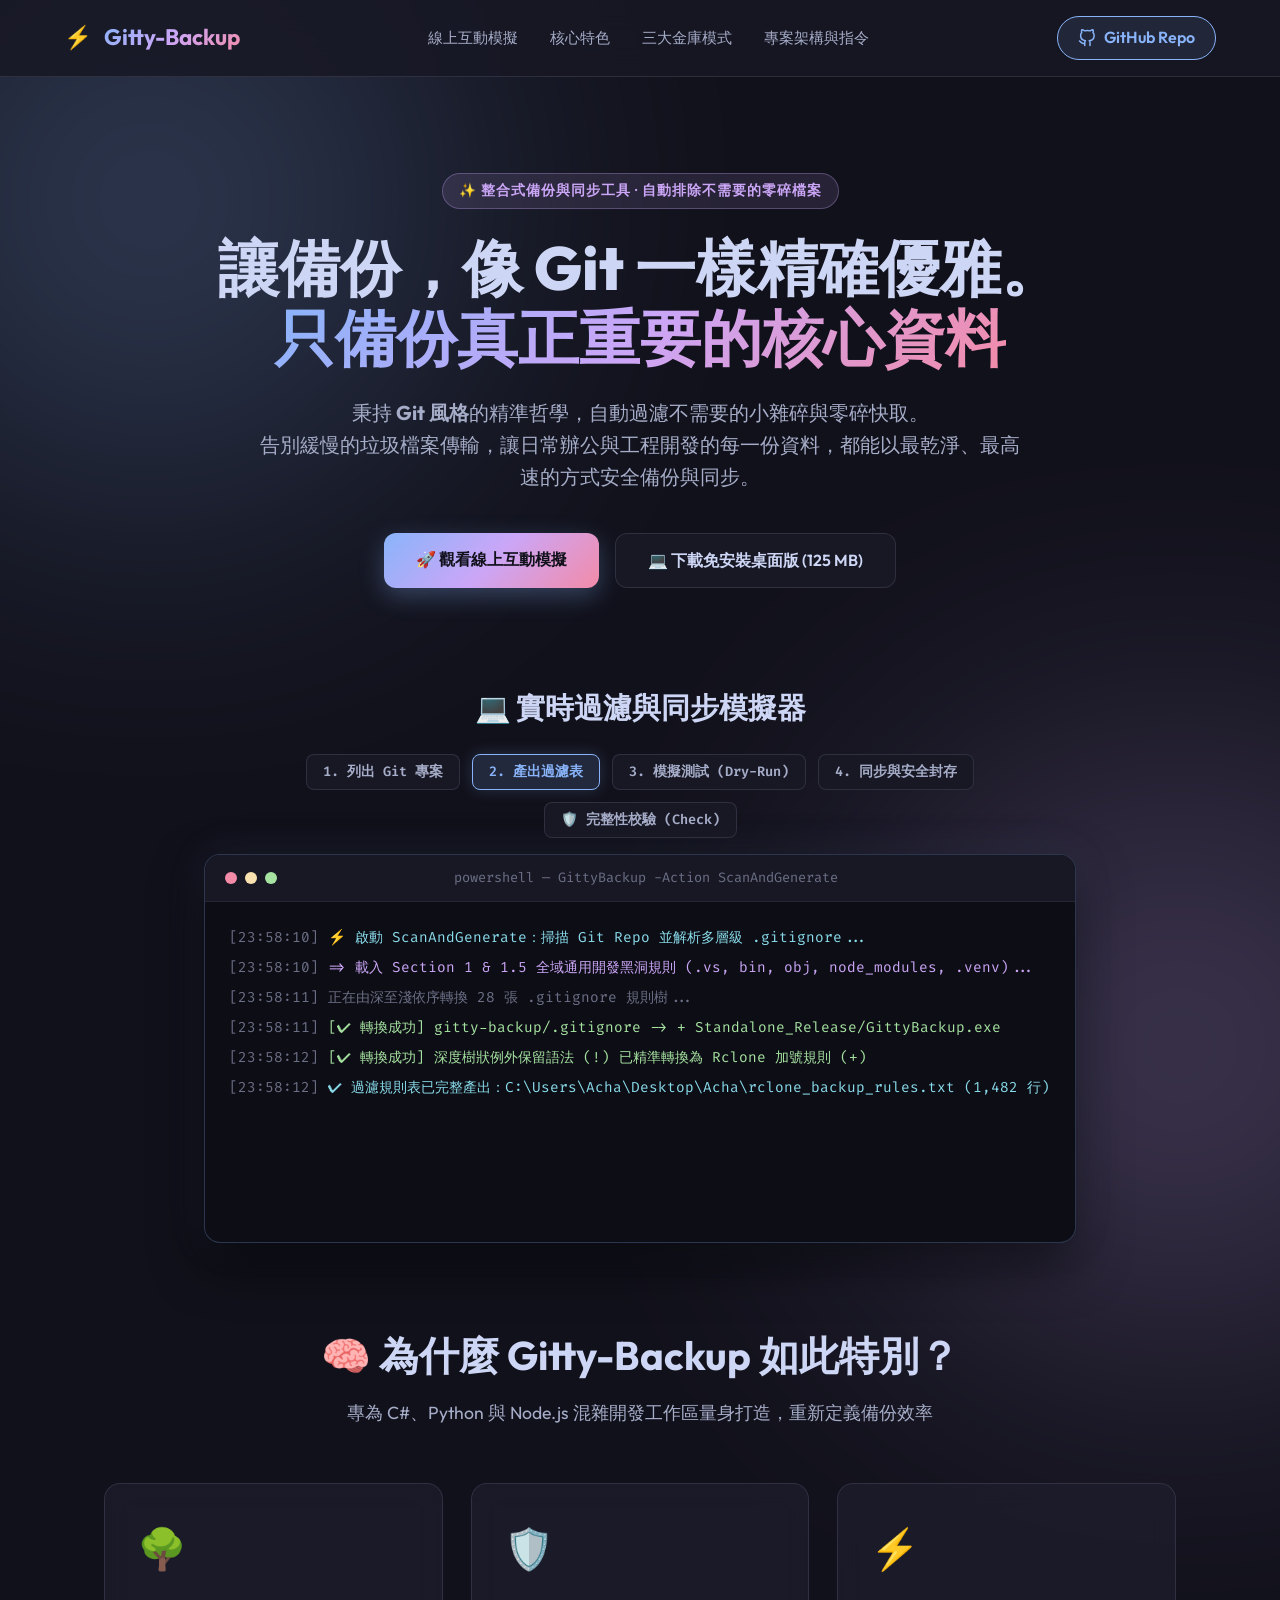
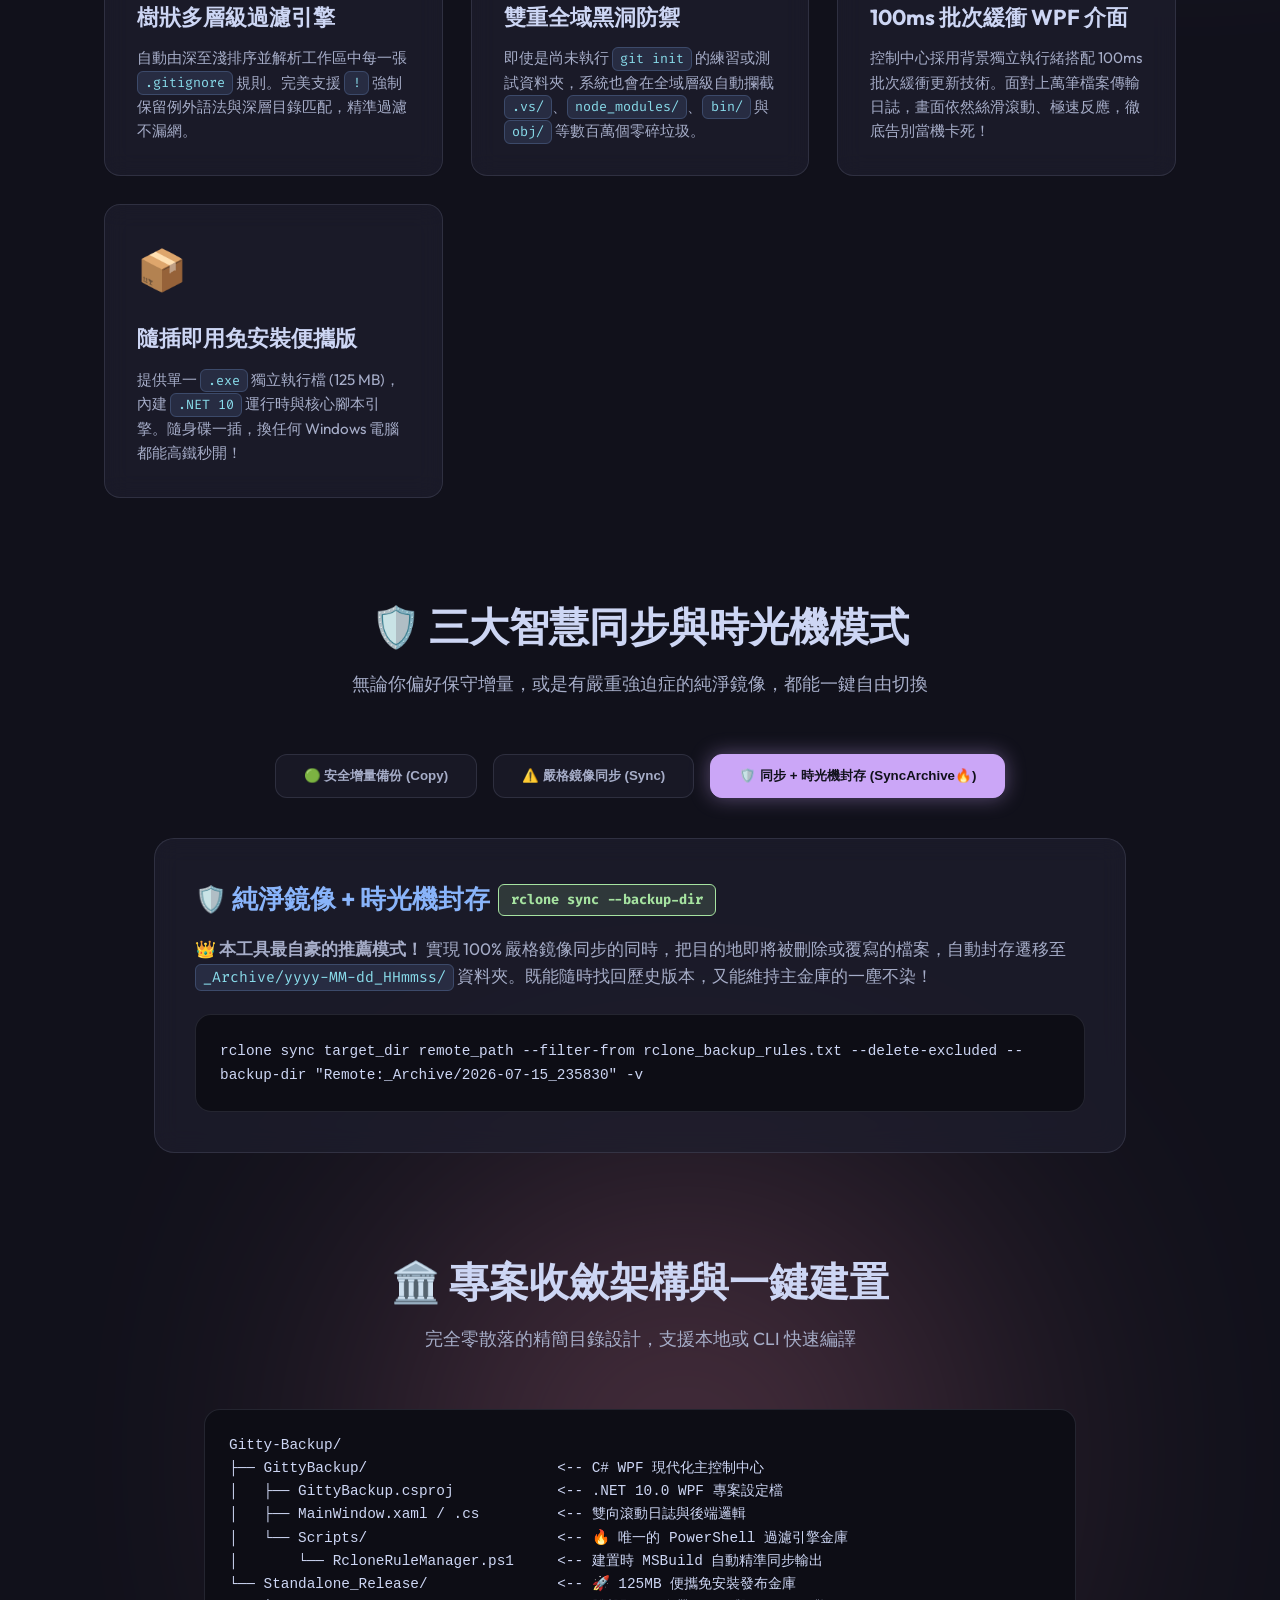
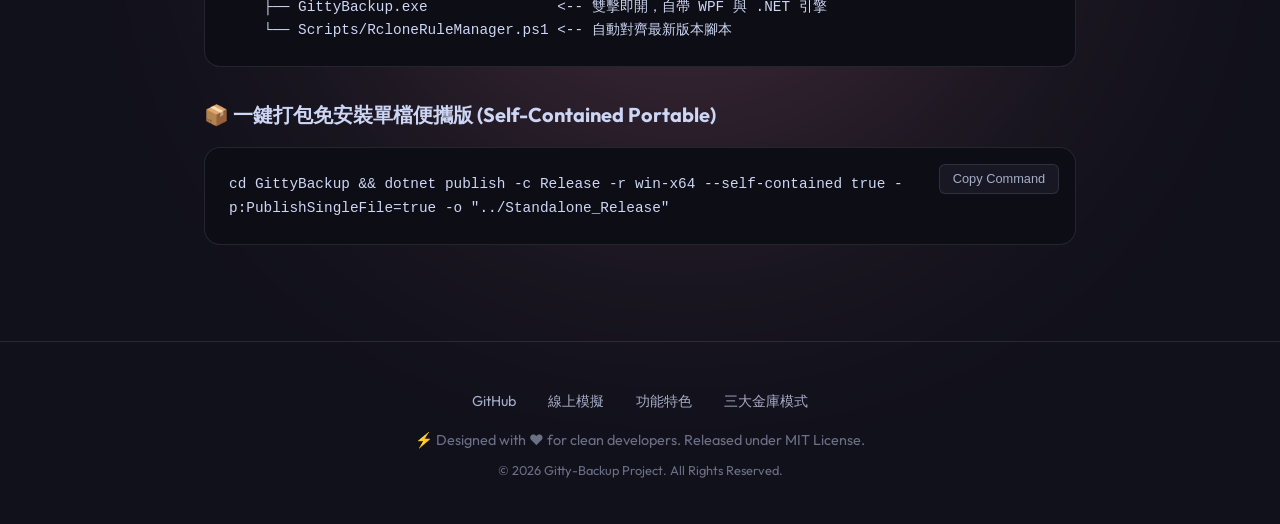
==== commit 5b91437e: "Docs: 採用最終精煉主打文案「讓備份，像 Git 一樣精確優雅」，完美兼顧日常大眾與程式開發者受眾" ====
--- a/index.html
+++ b/index.html
@@ -38,14 +38,14 @@
 
   <!-- Hero Section -->
   <header class="hero">
-    <div class="hero-badge">✨ 專為開發者打造的 Git 感知備份神器 v1.0</div>
+    <div class="hero-badge">✨ 整合式備份與同步工具 · 自動排除不需要的零碎檔案</div>
     <h1>
       讓備份，像 Git 一樣精確優雅。<br>
-      <span class="gradient-text">只備份真正重要的程式碼</span>
+      <span class="gradient-text">只備份真正重要的核心資料</span>
     </h1>
     <p>
-      每次備份硬碟或同步到雲端時，總被 <code>node_modules</code>、<code>.venv</code> 與幾十 GiB 的編譯快取拖慢速度？<br>
-      Gitty-Backup 結合 <b>Git-aware 感知過濾</b> 與 <b>Rclone 極速雙向同步</b>，自動遞迴讀取並嚴格遵守所有層級的 <code>.gitignore</code> 規則，讓你的備份金庫零垃圾、極速乾淨如新。
+      秉持 <b>Git 風格</b>的精準哲學，自動過濾不需要的小雜碎與零碎快取。<br>
+      告別緩慢的垃圾檔案傳輸，讓日常辦公與工程開發的每一份資料，都能以最乾淨、最高速的方式安全備份與同步。
     </p>
     <div class="hero-actions">
       <a href="#demo" class="btn-primary">🚀 觀看線上互動模擬</a>
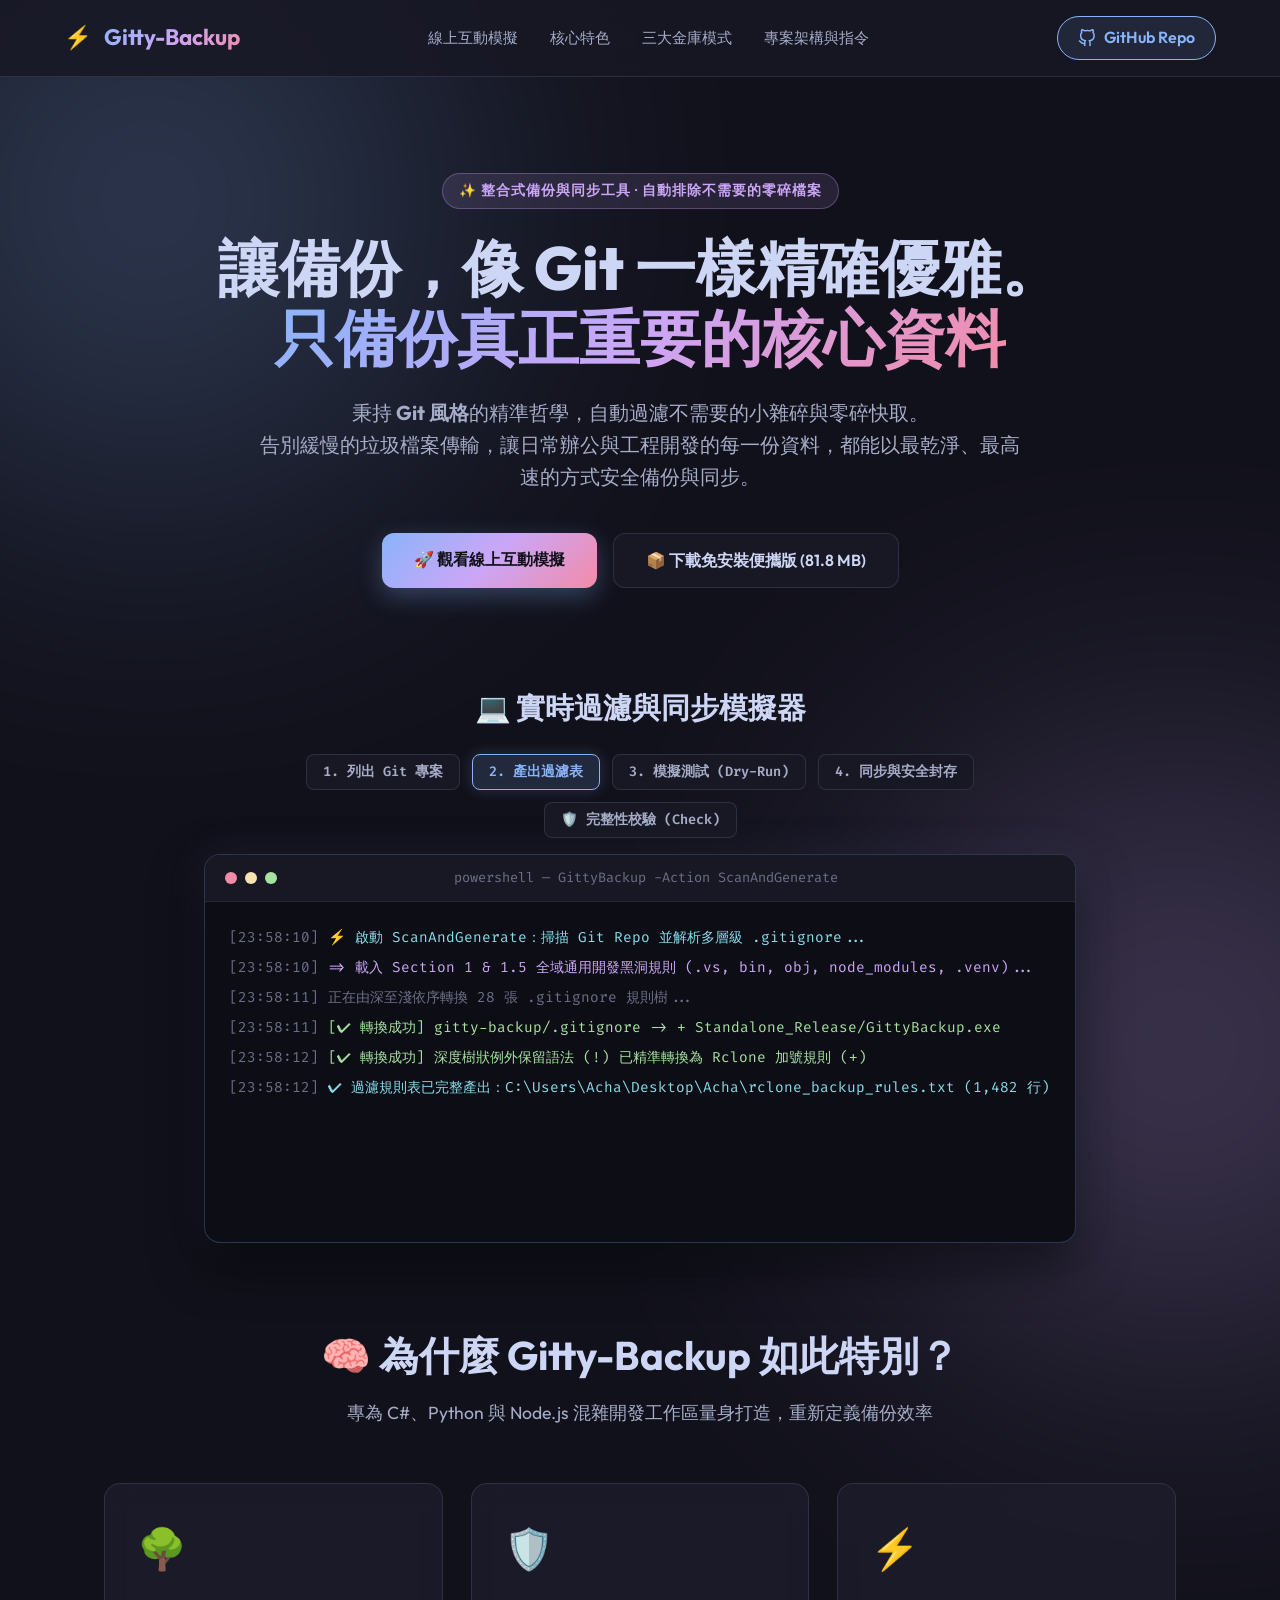
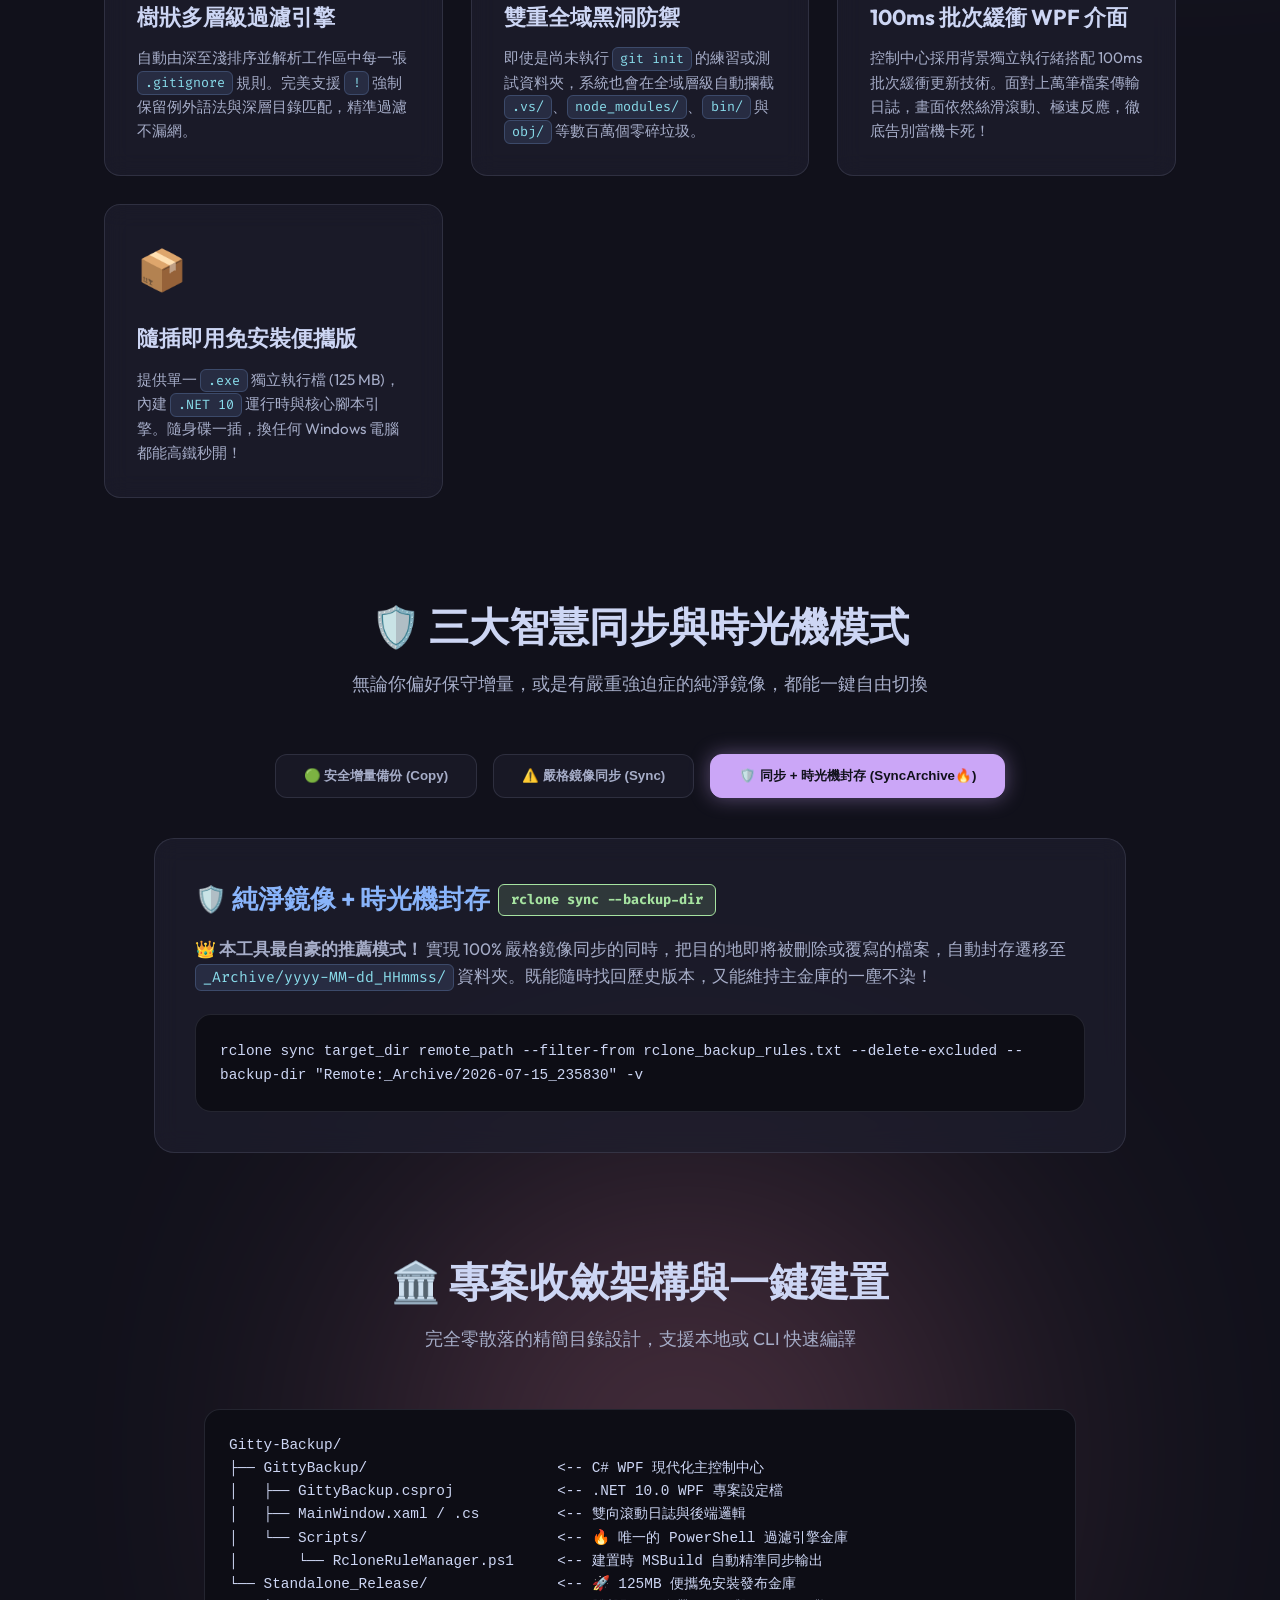
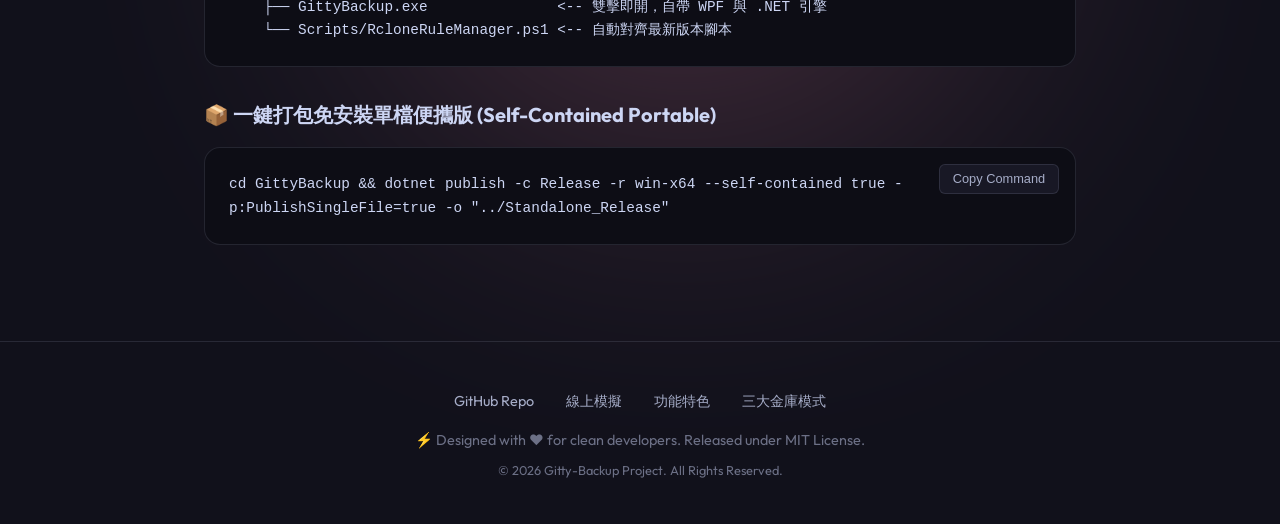
==== commit a46592a4: "UI: 更新官網下載按鈕直接指向 GitHub Release 最新版 (81.8 MB) 且導航欄指向 gitty-backup 倉庫" ====
--- a/index.html
+++ b/index.html
@@ -30,7 +30,7 @@
       <li><a href="#modes">三大金庫模式</a></li>
       <li><a href="#architecture">專案架構與指令</a></li>
     </ul>
-    <a href="https://github.com/achawang" target="_blank" class="btn-github">
+    <a href="https://github.com/AchaWang/gitty-backup" target="_blank" class="btn-github">
       <svg width="18" height="18" viewBox="0 0 24 24" fill="none" stroke="currentColor" stroke-width="2" stroke-linecap="round" stroke-linejoin="round"><path d="M9 19c-5 1.5-5-2.5-7-3m14 6v-3.87a3.37 3.37 0 0 0-.94-2.61c3.14-.35 6.44-1.54 6.44-7A5.44 5.44 0 0 0 20 4.77 5.07 5.07 0 0 0 19.91 1S18.73.65 16 2.48a13.38 13.38 0 0 0-7 0C6.27.65 5.09 1 5.09 1A5.07 5.07 0 0 0 5 4.77a5.44 5.44 0 0 0-1.5 3.78c0 5.42 3.3 6.61 6.44 7A3.37 3.37 0 0 0 9 18.13V22"></path></svg>
       GitHub Repo
     </a>
@@ -49,7 +49,7 @@
     </p>
     <div class="hero-actions">
       <a href="#demo" class="btn-primary">🚀 觀看線上互動模擬</a>
-      <a href="#architecture" class="btn-secondary">💻 下載免安裝桌面版 (125 MB)</a>
+      <a href="https://github.com/AchaWang/gitty-backup/releases/latest" target="_blank" class="btn-secondary">📦 下載免安裝便攜版 (81.8 MB)</a>
     </div>
   </header>
 
@@ -174,7 +174,7 @@
   <!-- Footer -->
   <footer class="footer">
     <div class="footer-links">
-      <a href="https://github.com/achawang" target="_blank">GitHub</a>
+      <a href="https://github.com/AchaWang/gitty-backup" target="_blank">GitHub Repo</a>
       <a href="#demo">線上模擬</a>
       <a href="#features">功能特色</a>
       <a href="#modes">三大金庫模式</a>
